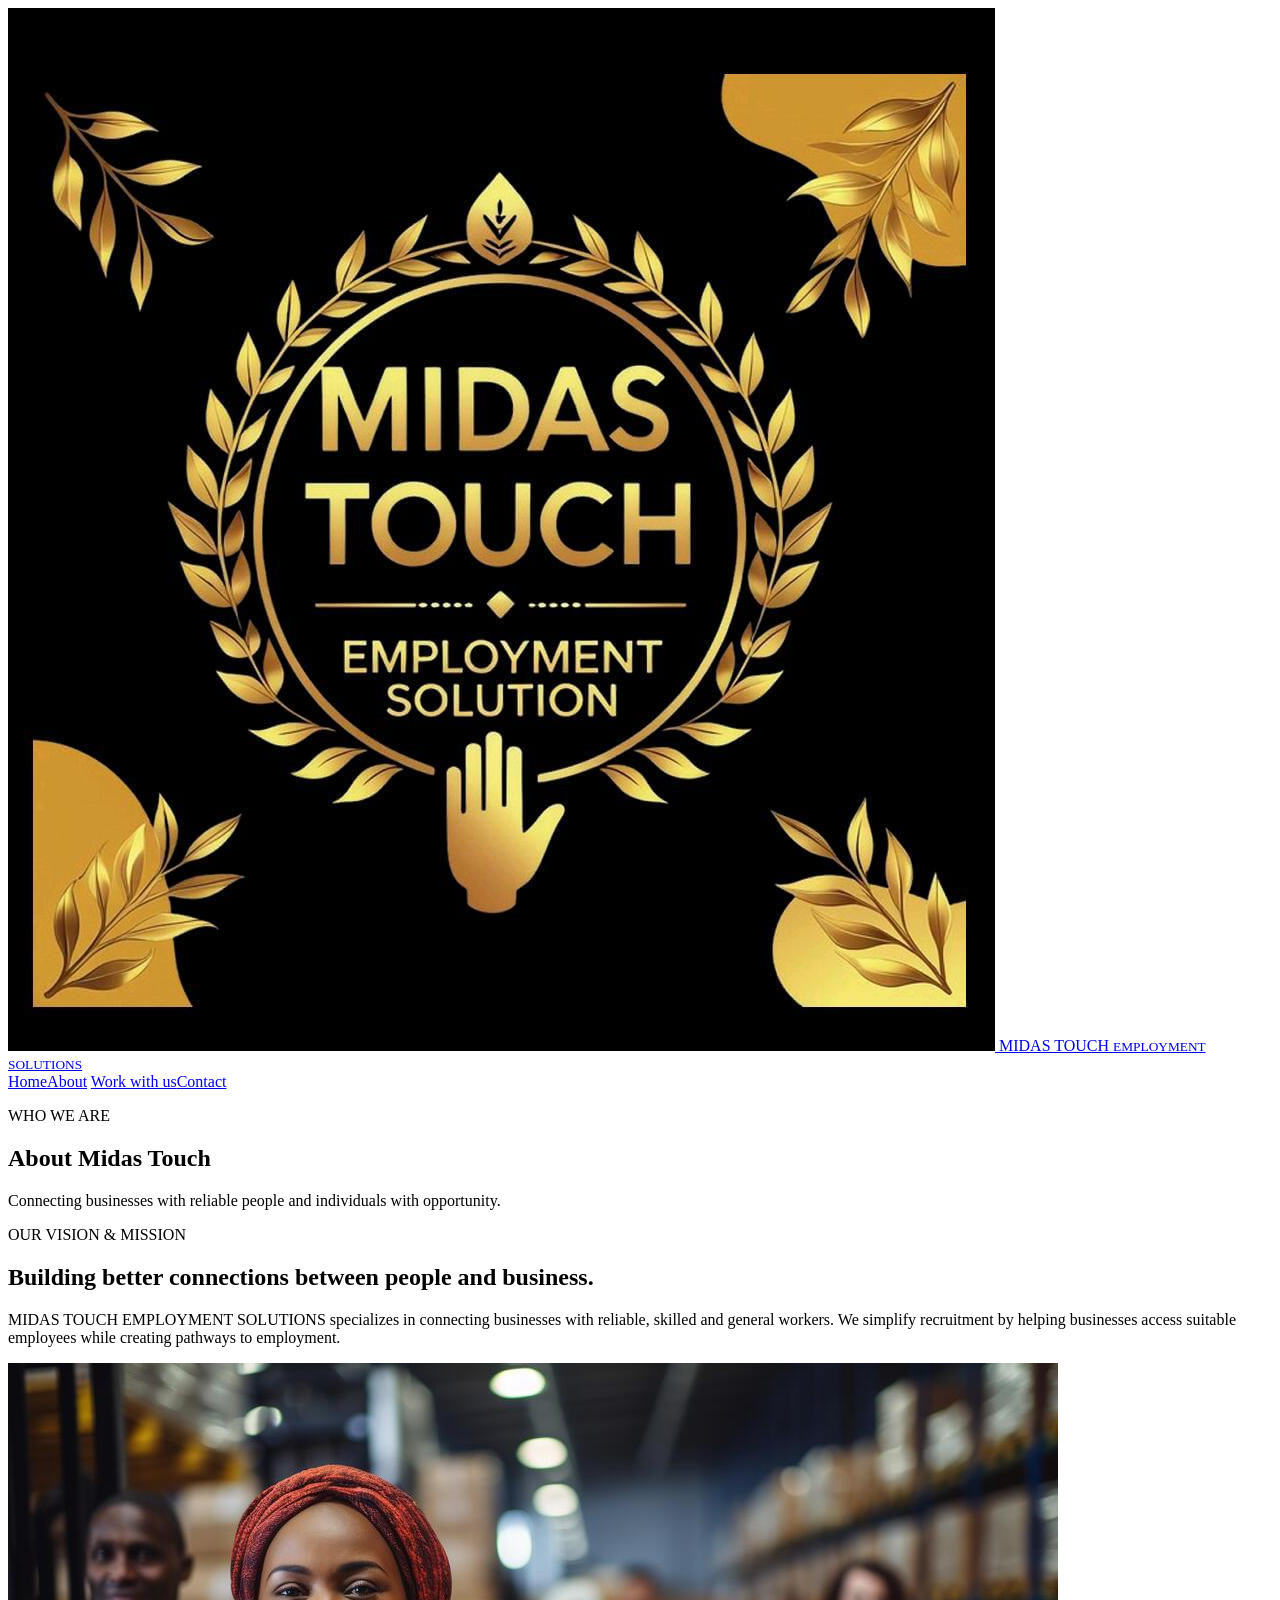
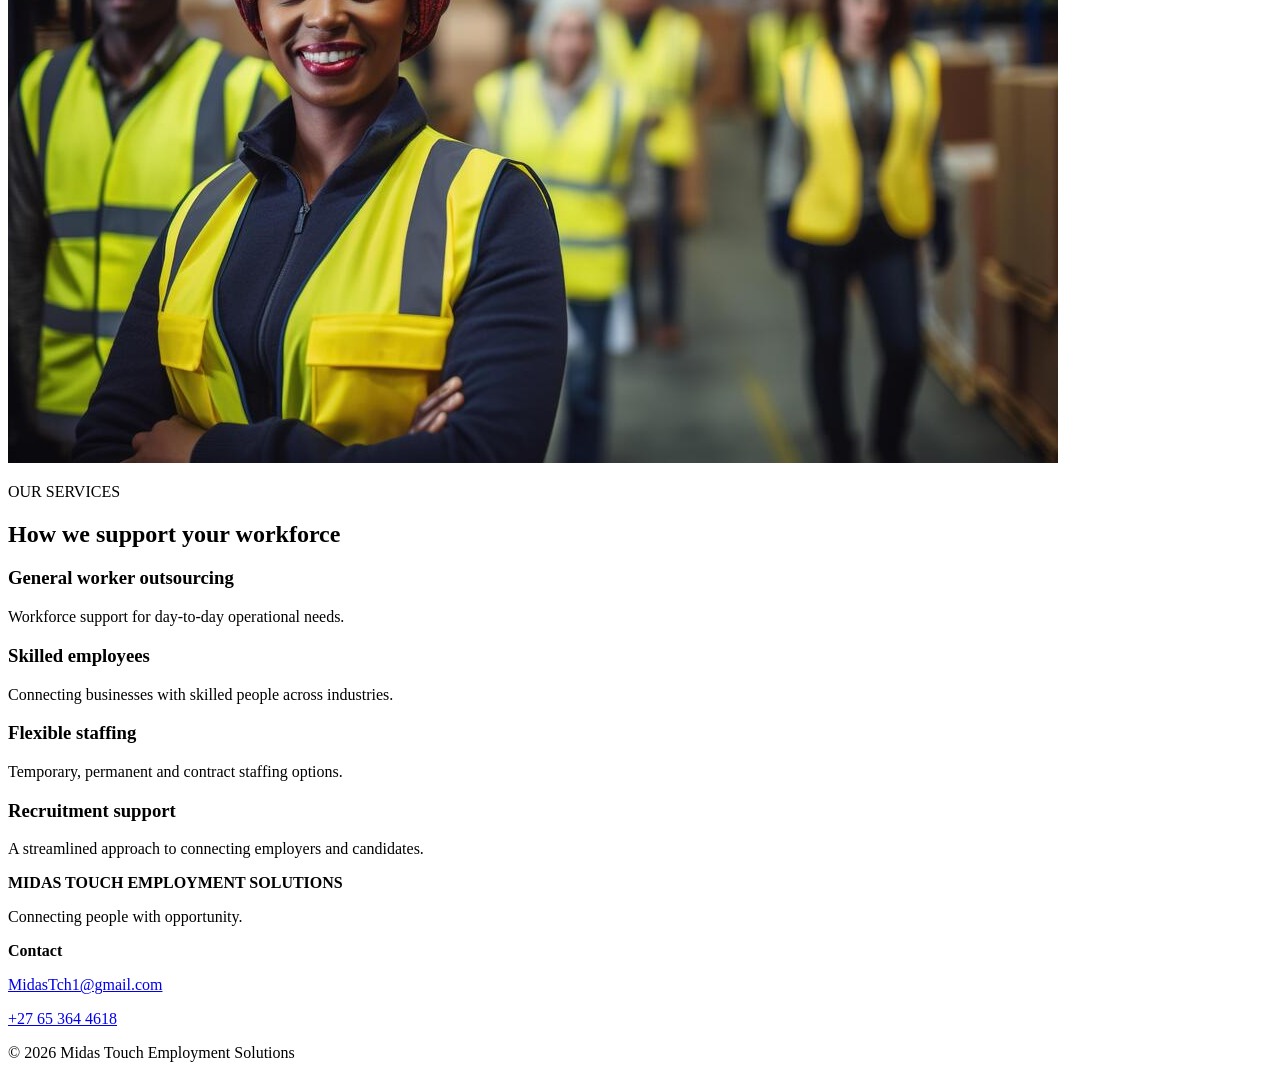
==== about.html @ b61f8872 "Add Midas TES website page: about.html" ====
<!DOCTYPE html>
<html lang="en">
<head>
  <meta charset="UTF-8">
  <meta name="viewport" content="width=device-width, initial-scale=1.0">
  <meta name="description" content="Learn about Midas Touch Employment Solutions.">
  <title>About | Midas Touch Employment Solutions</title>
  <link rel="stylesheet" href="styles.css">
</head>
<body>
  <header class="site-header">
    <a class="brand" href="index.html" aria-label="Midas Touch home">
      <img src="Midas-TES-Website/Branding/logo.jpg" alt="Midas Touch Employment Solutions logo">
      <span>MIDAS TOUCH <small>EMPLOYMENT SOLUTIONS</small></span>
    </a>
    <nav aria-label="Main navigation">
      <a href="index.html">Home</a><a class="active" href="about.html">About</a>
      <a href="work.html">Work with us</a><a class="nav-cta" href="mailto:MidasTch1@gmail.com">Contact</a>
    </nav>
  </header>
  <main>
    <section class="page-banner">
      <p class="eyebrow">WHO WE ARE</p>
      <h1>About Midas Touch</h1>
      <p>Connecting businesses with reliable people and individuals with opportunity.</p>
    </section>
    <section class="section-wrap about-layout">
      <div>
        <p class="eyebrow">OUR VISION & MISSION</p>
        <h2>Building better connections between people and business.</h2>
        <p>MIDAS TOUCH EMPLOYMENT SOLUTIONS specializes in connecting businesses with reliable, skilled and general workers. We simplify recruitment by helping businesses access suitable employees while creating pathways to employment.</p>
      </div>
      <img src="Midas-TES-Website/Branding/team.jpg" alt="Employees in a warehouse workplace">
    </section>
    <section class="section-wrap services">
      <p class="eyebrow">OUR SERVICES</p><h2>How we support your workforce</h2>
      <div class="service-grid">
        <article><h3>General worker outsourcing</h3><p>Workforce support for day-to-day operational needs.</p></article>
        <article><h3>Skilled employees</h3><p>Connecting businesses with skilled people across industries.</p></article>
        <article><h3>Flexible staffing</h3><p>Temporary, permanent and contract staffing options.</p></article>
        <article><h3>Recruitment support</h3><p>A streamlined approach to connecting employers and candidates.</p></article>
      </div>
    </section>
  </main>
  <footer class="site-footer">
    <div><strong>MIDAS TOUCH EMPLOYMENT SOLUTIONS</strong><p>Connecting people with opportunity.</p></div>
    <div><strong>Contact</strong><p><a href="mailto:MidasTch1@gmail.com">MidasTch1@gmail.com</a></p><p><a href="tel:+27653644618">+27 65 364 4618</a></p></div>
    <p class="copyright">© 2026 Midas Touch Employment Solutions</p>
  </footer>
</body>
</html>
---- styles.css ----
RIFFd  WEBPVP8 X  0^ �*�  >�6�H%#"!5���	j �@V�a��C�)�����~�����ޱ��s�����>���}H�n�����������<�m��u�����N����c���Yj�>���ߠw���H�o4>���� �h�����oo������u���/�g,�����/ˏ����ofo�$!�+��>h�?WK����lM��`j���Y<Kð�ug��Է�}�����+$S�ͧ�b��� j�4�3�S�����g<N}�����_�zd��Tr�}c�����[p���C��H���FX��m�)�Vo	�yW@_vi�1���=G���%`���&�2'�v�	hៃ����y��BQ)OӤ�������З���cso[�~(~Q��ٸ���3\nvwl���m;��Y����&�5����֜��m/�;q\�*W���������������b' �z�r?Q��L []���mIA���H���73�����R�6Eo~>��x6�"���E�DM�S��=An��<�k��0�Y�0&��%��R�^��`�����X��w�?\;��#����.���d�v7��ر����"�)�'��jv�L���c��K<��t�L�|Ǥ0fQ�\��9�(��c�\Z�
��gR--mrx��Mm���9�tO�	�+�	��Ɔ�������&.FW(�J@-��ؑ	��D����b\��6��a�יi[��c��xr~�� ����J��UA�ɐ��/L�}|_��ڜx�g�v4LR�����t$l����d����='�uCJ9�T���̄J��ʂ�+��,��9�X�N�a�[��y�d�(d,�H��v;�tK�����}::Z���C+�q��zv�t/��buQ���+�3��}���߮�1G���c��% ������5+��|�Wom��"A,O� �o>�	�iGn�ݖ��z��<�2w�i&������n_��ŘB�O1�[�s��4�����Rp��=����:��Y��ʑ��/lrJt��o�c��G��ó�2@�Snmp�P'r�#�6�֮Y}�Gbn��3UJ�޺z���r�V��u�����f���dȣ��������hެ�(���#N���G`�2F���Ř���k7�i��AVQ9��W KoZAW9ϱ[އ$��tl�Ip5ĶI��߫!쾂Ivp�䞨'�&��g˭�Yt۲�]��Y�Z��[��`w�2�J��פ|�?�&%�zG�t��/)�Jvֳ�aD����K{�g>�x�Fm쁴�s������|>���s�������pّ6v����#�T�\7��;}OޞXZ�����剩h�7	)��{��,CQ����c�SJ)�?�:��Nm�ң4D�Y)�M_=ݟ8������S-<�������^R������cwg��쨧\�Ӽ�SQ���>�x���}��ߴ�_�7��<N-���ń.4u35پ����i�� jt`����?���3��p�͑�����kV��Vu��u����L��֩էT�����|;2�	Yd��xD�L!��?�I[�����3>������m�n]�=�>�Kƀ�C� ,�Ar� ��xx�=�346G�i"^���:��m�,:��U>���GK�i T/̥G���ZӒ���,:�=X?o��^�/5z�����$qF(���M��g�޽3�HX!c`�����<�%������k�P�x�?2�.MZ�;d�т[hN���2��(k�Bw��E�)�^u~�� 6�k�7<�?@�3����jO��p�����+� �ۖ���e��1�-H�
Ta�I�fI�.+=x�&��	�ƛto�<�p��#��Ƒ�Ms�@)a8E�q��w+�BL�9M%��Բ�`B�ײ38B#YS�	�@ �hn���{�����_$]�Sy��n����\�M@��� -��1B�?���k�{��A���:n)�S�_r�?��;��a����;�k���S�6(I��"я#�y��Ë��+P]�32�7�Ϟ�.��G�G��§��No��;�.V&(�P����g�&)\X;%��&�'�S�����J~ �ۇa`���I�L�dE])[
iT�G�V���8�>N�L7�6�(�;�Kq�ތnB�M��'Y�T\�{ܭΆ��H�K�T]���G��^���+���Am���N�ʰ�9��S�u8�U\��3޳��ӜD����'�$�%�҈���-����V1~����H�I���mF|�?*Ͻ� ��x��/�\!��(�$5~��������I��?^.���_#����ཟ��Ĝ&B���+�91��5��Z�Hx�Də��u�#}>;J��TY��u��#{�+�tn�J�v�h����h�o�Q����s�����8%f��%��Yes��HD �%�vL�4���8��p�<��Z1���v�ڜZ�KR�����V�^Z^x�z6��>��)��/���&��Ͳ|Cε���MY2"z�m�^`��g@��u���3.�Րd�NÙq��a��m--~�ÚЌ���4���2���G�w�daE]���� ��U��R[M�y{eri����j����73�(����۲�RwX���L0\�\��Մ(�E�Sȩ�HzZs����Π��RCc���Ie�P�܌F��l*46��$�~,]cF�|K�P:�oڏ8׆b��W!����|�xY��H���~v��X�6	jޠ4�N�T_Ht��w1���|Z��t�^����&~x��2"be#�o���7�a��Uܗ_S�z�٦��K`	@N�N~�D��~i�@ cZ�Z��U�ni��;֙��B������4xt�{�>N�P�^���	F�7�e�!�l�1V�qJo�� �쭺�B>kih�׭�̨nܼ c ��"�Ϧt|������b(ݿW��r�=p
T��B�p�^ԟ���u�L�g���W��t6��1�����X2ui�yZLa�X7ǁ;W�� [m^���AN�U���������M��b+s	���.=ݨ���|����o��Σ����P/��~���AA���OC�my�n�و<�b�ր��T9J���.Z#�7�)G�K,q��r���vQ����$qi~�9]��eT�B�)�j 9��MV@�t���Z9�0dJ�Zr�K�>�W&M�j�Sz��婙K�@w�������~D��
�򒍀�Kg k h��2	^,+#�/7"��ĭ|�ѧߋ��i2{;��"���l����).�K,`�}x�u7f�]��q�Э�����h��z9��Q�Y3JhOp�i {��vz������VḢ[1]���2����u
{��'���Z.�X���58�������e���(�8�H���w�%*���Y%�2�-�t�&���0~����l~K}f�x��=6I��q���\Q֋E峍���4Y}�A�?��G,Ź�ϟ���~�/����됎��K��]�����t���3Ɔ9Bf��ۋ��/�F��d���h�7�.� M��]�R�?��D�JIIFL#w|, G[hX�1qj?8��ސ�-��<|Q��t��wӴUEU������r�g�貝� j���fN$|�)�Λ���ţ.,%t�V�-n�a��Y`����c���1�<��T4�_��]T���x�y0C�
ַpQdޜ[��z(S1����V��\.f�!�Ed�=M��af���d�7��ǊC,?u��vK�zš\��~���((ڐ���K�1�:����4��CmZ���,Նjlп���mIc��n�f�e�d��F6m["�D�I�R�ꦀ�Jh�k�����v�_���ݠ�)i2�U{�	Q�S_)|�*�>f�c\���W1b�Ľ.�nJeܕ�	XY���z�����t��9E���
�~��"@�U۾�>tBɦ�:�E�O�D�`=xر~��,n/���>��˰�,���/�<����E�fZe��=�Q�=r ,�,T��������mF�����\?�� k���&^�[}�-4%u�LA}�|M[�����
j�h�tH*�����E\~�r�\�VF@��W���(/׍B�XS��/�����t�ќ�-�>�}����<�7�J�x�V�jS�r^Ɏ�۔{�ǵ$��	y(��I�t��[(���e{�[����*ǌ�%���j#�bf�.$P�p�zz�J�R`��V̔�a���I��O�2_���ʋ�_��#4��g�sO��4��)�����Xh�{b.1/�+Ҟ[u��*w1�L�G�+�O�Q�nɈB�-���f�>�H�J�*p���З� �U���I_OܰbN0']�IN;�m�ۜz������$ۘ��[P�1����A�)����;����n=�kC�R5oa�)�Xj<ˈ�M~dE�P�5�=���C5�0�5*ENU���Ր�����V1��i�8%�Ch���)���7��#���8.�^C���Ȫ_d3y�^/��Q��Ы�9j����f`ښMN�9���ײ�=/�i�݈��mn����i�@�Y:i��4�.���F�ZvtkdM�7�ǮNW�"�x\�����S8z�VJ���wةZ����o�\Ӓv�
p���K5$#��{vh5�t?ś혁�i(۾>%;+1��N����X�I|���X����bzT��܁��u�B�,F����gW�}P�CnD/I�&�#�G�mY����N=��DK���~�A���,�X�\!=*�;%�#��#����C��o��r._�&V��Y�'�?��"���[j���v��l��J�M�u�L`$��/��d�!d��Uy�~l5�֤-*�����0�Vqќ���|���~(������.�����#�ʘ���ҍ�4�e���C�	�g֫����%$T�Ƹ�= Z]qq7A{WA���Z|OO'��Z{`#��Bx�	�NmV=�s���4�����U��~n���|p"�!��)ǳz��E��]�]�v��Q��qWə����r#3�V��$�N7cSI%T_\�лY��z�}�R�mI�G��1j�oS�U��>Y�ܿ"%Y���8f���G����_�������,Ӟ����#�+㪮����>|��E]f����o�۫��-]��[���E�5��E����s��B��S��2��͒�N��hG��+�qm���OKP�Y�ئA^���e���H���O�����f+"4�\s2!v%Qn�s��R���P��t��p�vD��Md���'r�ћƷ���g���ӄ�Q�a76�7�=Ө�&N6��[���,f6ڣ ԩFH�𧻓/���;\��{?2`�
?�.�L����Vhd���"�B_��A-ed� l@������ii���-S���!+�T���!���\J��'r�؄��B�w��@C�3͞��e�ʵaȺ�K�WjK춅��"X�1h)N�Ԓ?6<��[�O��,�m�_,>t�1�r%?g�C�M4x�T\#C���*��c�	�����`X@������zk��"�H!��2�öx�3����_��K0��vq�މ��_�h�;�:�;W�ngX�pe���=_�L�
��o�t����p=�����
��F���VI���J�j�V�q�&.%}�)�(�Lc敯�C��Cf= �L�8�PR�A�mĞwzS|0��X�w v��Z	H��ϔ�E���ǂu��Qَ9�G6	��5���F��>16�UK�-
p_�Ӊ�<W�gᰳ��N3]_Lt�o ��vo���%�&ze�析a�P�{a�y�e�h��b�3��V�ww�o|�[o�(��A�g=Ue��ۙ}
24\����ɫ�IѠa��wD����(Z�����24Eʁ����g��а3�)#1*�"��[M$�?�{�S��Kcq(����i��T�`2����Cˁ#��x�(n�l��|�oC�]8m
��
�غ�O
�%�0��i���}�TȔ���Հ`�N�`&5����u���T�;�Pc��D�)��\'�tY��#?���R~� �M� ���<�"N2��np�x ����s���&��g����آ�m�r��|��aE|����nzj���\Q�k����vJ�#Q�o�_���>�C2D�ʖj������#na�T��Zw�����<'U���;ՆsrRhΔw�hiV3��1A��m���}�l����>h�L��i�&�g���Ol>J~�
0 ��,@�Y��������Y{kڼ\Q�m(~⟻z��+[��يa-���h���Bg�~p3�V~��AP�d���S�۝�� VK&�i��`�t;��3������nO�����m�ƶl;��y���Jn����7[h(�-{�q�4v��NT)'���K��+l�[-֤;L-��Ԯ�TbtN.�\�G�/�`Xҧ킆(�{H|���x��f;s>p��S��%F�����Y�)F�}�7�7�գ��[��Fb]ّ�f��nyΑջ���?H�|��������b:�A��g��Q\y (����_b?��P赑��1[��έT-�^-������o��uG�Ôk�|������k��< Ml�eK����t����/,[f��HX���܂����+ۭ������j�bP7h3��A[\�8_1����z�چ�/� �b�ߨ��_>����m��� �/��a�T4��2���ۜ)�����5��Ĝ3��=��*dB�j�S&�3|� U��b�l0�eK�uL+	#���!�8N��1�K�"7v*��N�(.������ײ�ǡ]�vK�ӳ�v�fs�4:�����+�Bc��+�]�Ʈ<�t ��c�O[6ď���C]�}�/�K�
��GK?����8kV�9w��b�kE��x���qI��nΪJP���]���*!�3/M�Q&���(a�l�5�J~0����m"���� Q��`�D-��@����-�`����N��Ԭ��䜒�O(u�\�%]y�}hIk�]ۘ/�w!��O�9PB����w�J'Q~)�u�m��YR�~IGx׏��8 ;�)��;�(�X��S��r��4gw�NHV��~̋�^���!��Z7wգ�C��bý)�Y�Ki}��3�
h$÷̈́�� ����<�]���ǯ��F>��8��+�<7l�����_�l�\^��+#螸���--V<�k��]p�q8(�U�l���?Ǉ/��;�@m<O��E���P�k~0�p���i�Ʈ�Ϣ�~F =�of�٤to"��mё�#�!:�*շhj�y���������HD����%���W�"���BkAj�KHR�\�5�����&�(7ݤ�����z�Q���#��t�1%K
�{� �쏮�Ϭ�O��sX���Ff|��9p��܈���Ӭ�G��9�
�'˥���ߎ�#�S��F�b��2iM�]���H����E-�����CT��y��Aq)��4�Y� :��=�T?���ƅ���IzS��KA�ؿ˜��3S�F��Ќ	q6bA=:p�lWt��?�צ�剦��;����O(D(h��m� JJ�b���D��' 6��EQ��\L���vs�`Ҋ�M%R��ro�A����ю"Z��{�Q�g����v������@�2=�р  
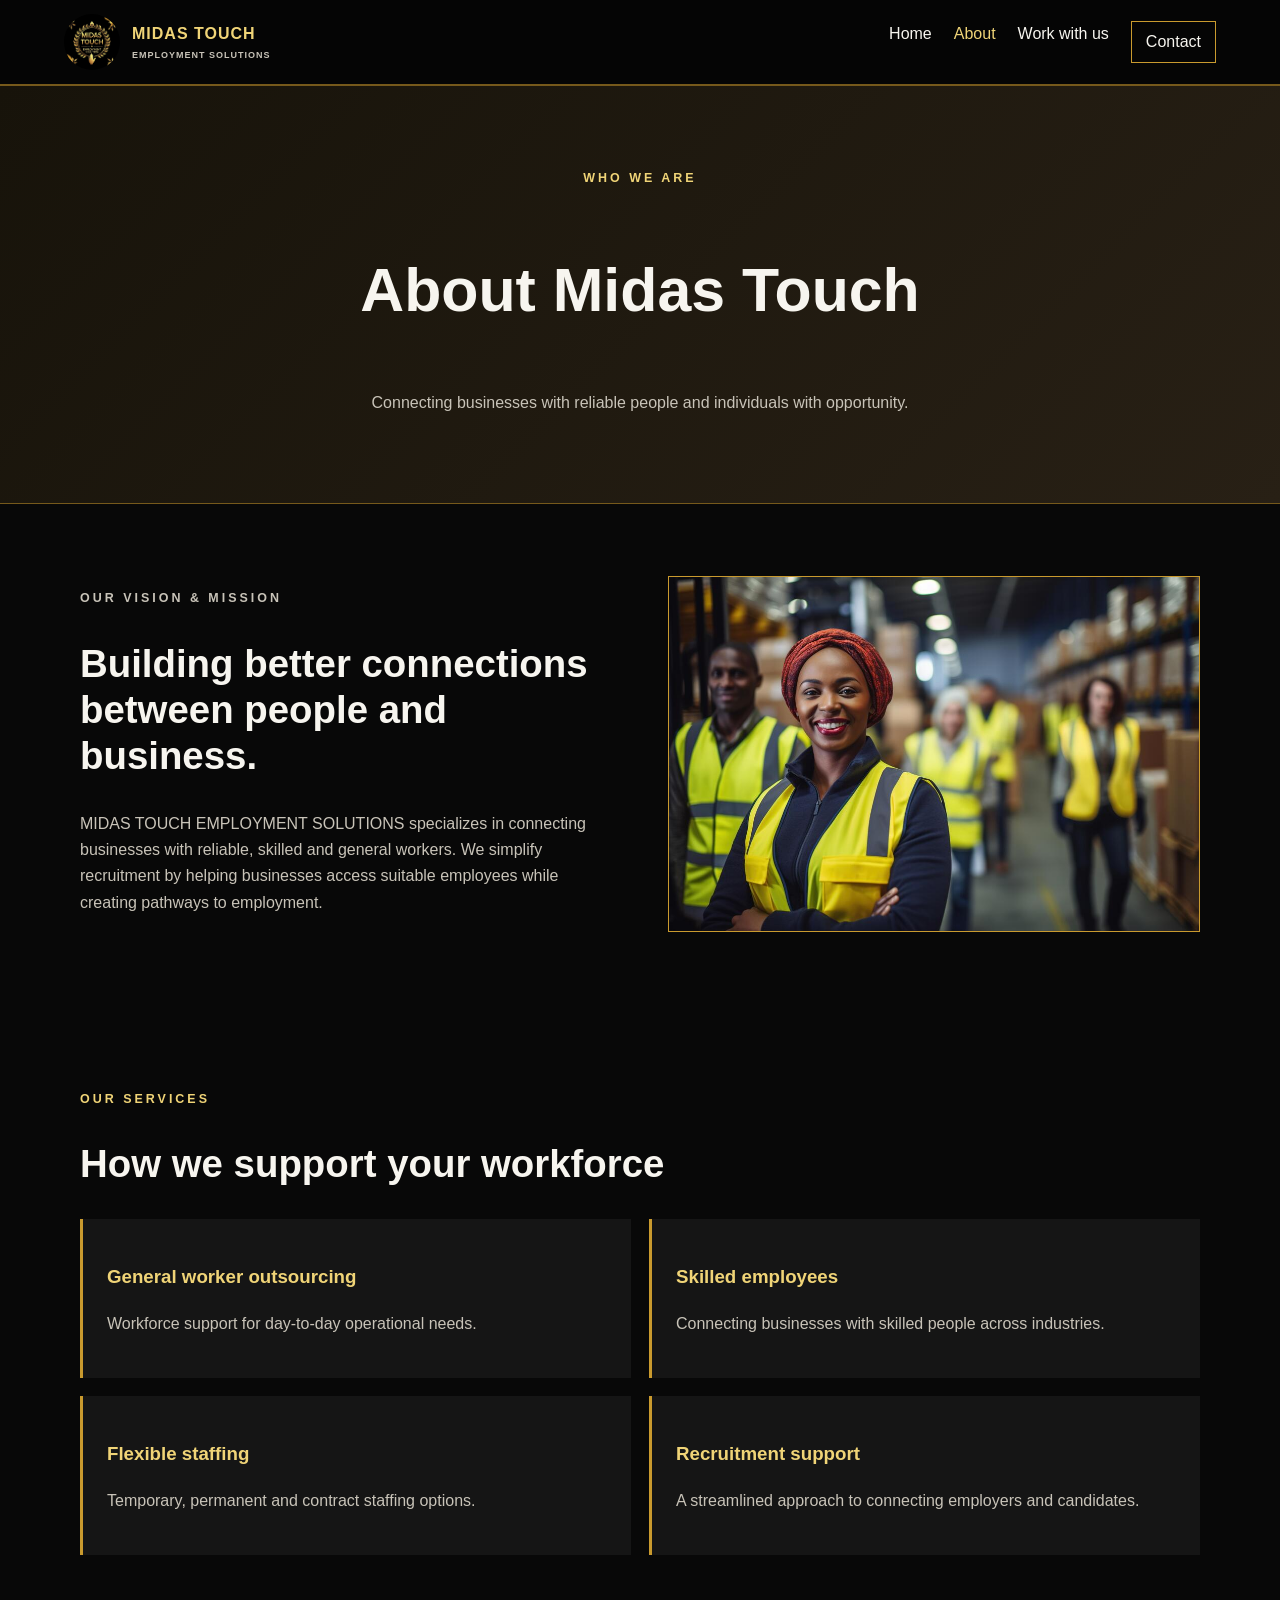
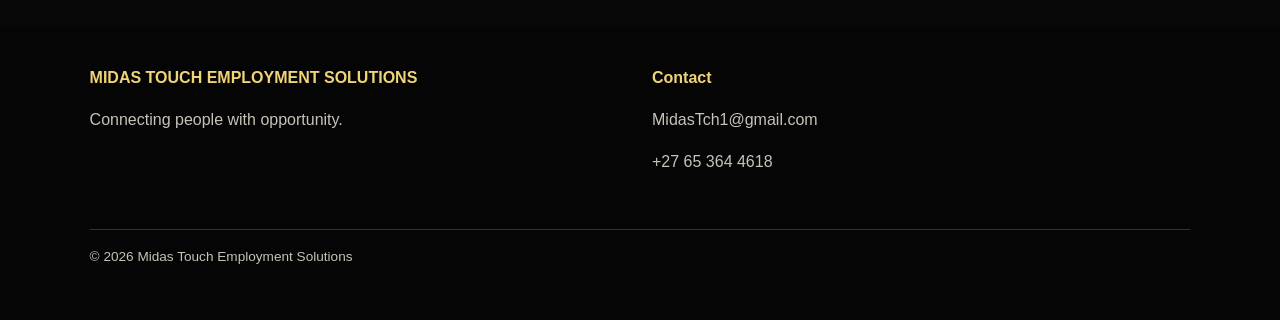
==== commit 832b897c: "Connect about.html to clean stylesheet" ====
--- a/about.html
+++ b/about.html
@@ -5,7 +5,7 @@
   <meta name="viewport" content="width=device-width, initial-scale=1.0">
   <meta name="description" content="Learn about Midas Touch Employment Solutions.">
   <title>About | Midas Touch Employment Solutions</title>
-  <link rel="stylesheet" href="styles.css">
+  <link rel="stylesheet" href="site.css">
 </head>
 <body>
   <header class="site-header">
--- a/site.css
+++ b/site.css
@@ -0,0 +1 @@
+:root{--black:#080808;--panel:#151515;--gold:#c99a2e;--gold-light:#f0d477;--white:#f7f5ef;--muted:#c8c3b8;font-family:Arial,sans-serif}*{box-sizing:border-box}html{scroll-behavior:smooth}body{margin:0;background:var(--black);color:var(--white);line-height:1.65}a{color:inherit}.site-header{padding:14px clamp(18px,5vw,70px);display:flex;align-items:center;justify-content:space-between;gap:24px;background:#050505;border-bottom:1px solid #76591b}.brand{display:flex;align-items:center;gap:12px;text-decoration:none;color:var(--gold-light);font-weight:bold;letter-spacing:1px}.brand img{width:56px;height:56px;object-fit:cover;border-radius:50%}.brand small{display:block;font-size:9px;color:var(--muted)}nav{display:flex;flex-wrap:wrap;gap:22px}nav a{text-decoration:none}nav a:hover,nav a.active{color:var(--gold-light)}nav .nav-cta{border:1px solid var(--gold);padding:7px 14px}.hero{min-height:520px;position:relative;display:grid;align-items:center;overflow:hidden}.hero-image,.hero-shade{position:absolute;inset:0;width:100%;height:100%}.hero-image{object-fit:cover}.hero-shade{background:linear-gradient(90deg,#000e,#0009 55%,#0003)}.hero-content{position:relative;z-index:1;max-width:760px;padding:70px clamp(22px,9vw,130px)}.eyebrow{color:var(--gold-light);font-size:.78rem;letter-spacing:3px;font-weight:bold}.hero h1{font-size:clamp(2.4rem,5vw,4.5rem);line-height:1.15}.hero h1 span{color:var(--gold-light)}.hero-content>p:not(.eyebrow),.intro>p:last-child,.feature-copy p,.about-layout p,.work-layout p{color:var(--muted)}.button{display:inline-block;margin-top:18px;padding:13px 23px;background:var(--gold);color:#090909;border-radius:3px;text-decoration:none;font-weight:bold}.section-wrap{width:min(1120px,88%);margin:auto;padding:72px 0}.intro{text-align:center;max-width:850px}.intro h2,.feature h2,.about-layout h2,.services h2,.work-layout h2{font-size:clamp(1.8rem,3vw,2.7rem);line-height:1.2}.feature,.about-layout,.work-layout{display:grid;grid-template-columns:1fr 1fr;align-items:center;gap:55px}.feature img,.about-layout img,.work-layout img{width:100%;max-height:420px;object-fit:cover;border:1px solid var(--gold)}.gold-list{padding-left:22px}.gold-list li{padding:5px 0}.gold-list li::marker{color:var(--gold-light)}.text-link{color:var(--gold-light);text-decoration:none}.callout,.page-banner{text-align:center;padding:70px 20px;background:linear-gradient(135deg,#17130a,#282015);border-block:1px solid #76591b}.callout h2{max-width:760px;margin:12px auto}.page-banner h1{font-size:clamp(2.2rem,5vw,3.8rem)}.page-banner p:last-child{color:var(--muted)}.service-grid{display:grid;grid-template-columns:repeat(2,1fr);gap:18px;margin-top:28px}.service-grid article{padding:24px;background:var(--panel);border-left:3px solid var(--gold)}.service-grid h3{color:var(--gold-light)}.service-grid p,.small-note{color:var(--muted)}.site-footer{display:grid;grid-template-columns:1fr 1fr;gap:24px;padding:38px 7%;background:#050505;color:var(--muted)}.site-footer strong{color:var(--gold-light)}.site-footer a{text-decoration:none}.copyright{grid-column:1/-1;border-top:1px solid #333;padding-top:16px;font-size:.85rem}@media(max-width:720px){.site-header{flex-direction:column;align-items:flex-start}nav{gap:14px}.hero{min-height:470px}.hero-content{padding:55px 24px}.feature,.about-layout,.work-layout{grid-template-columns:1fr}.service-grid,.site-footer{grid-template-columns:1fr}.copyright{grid-column:auto}}
